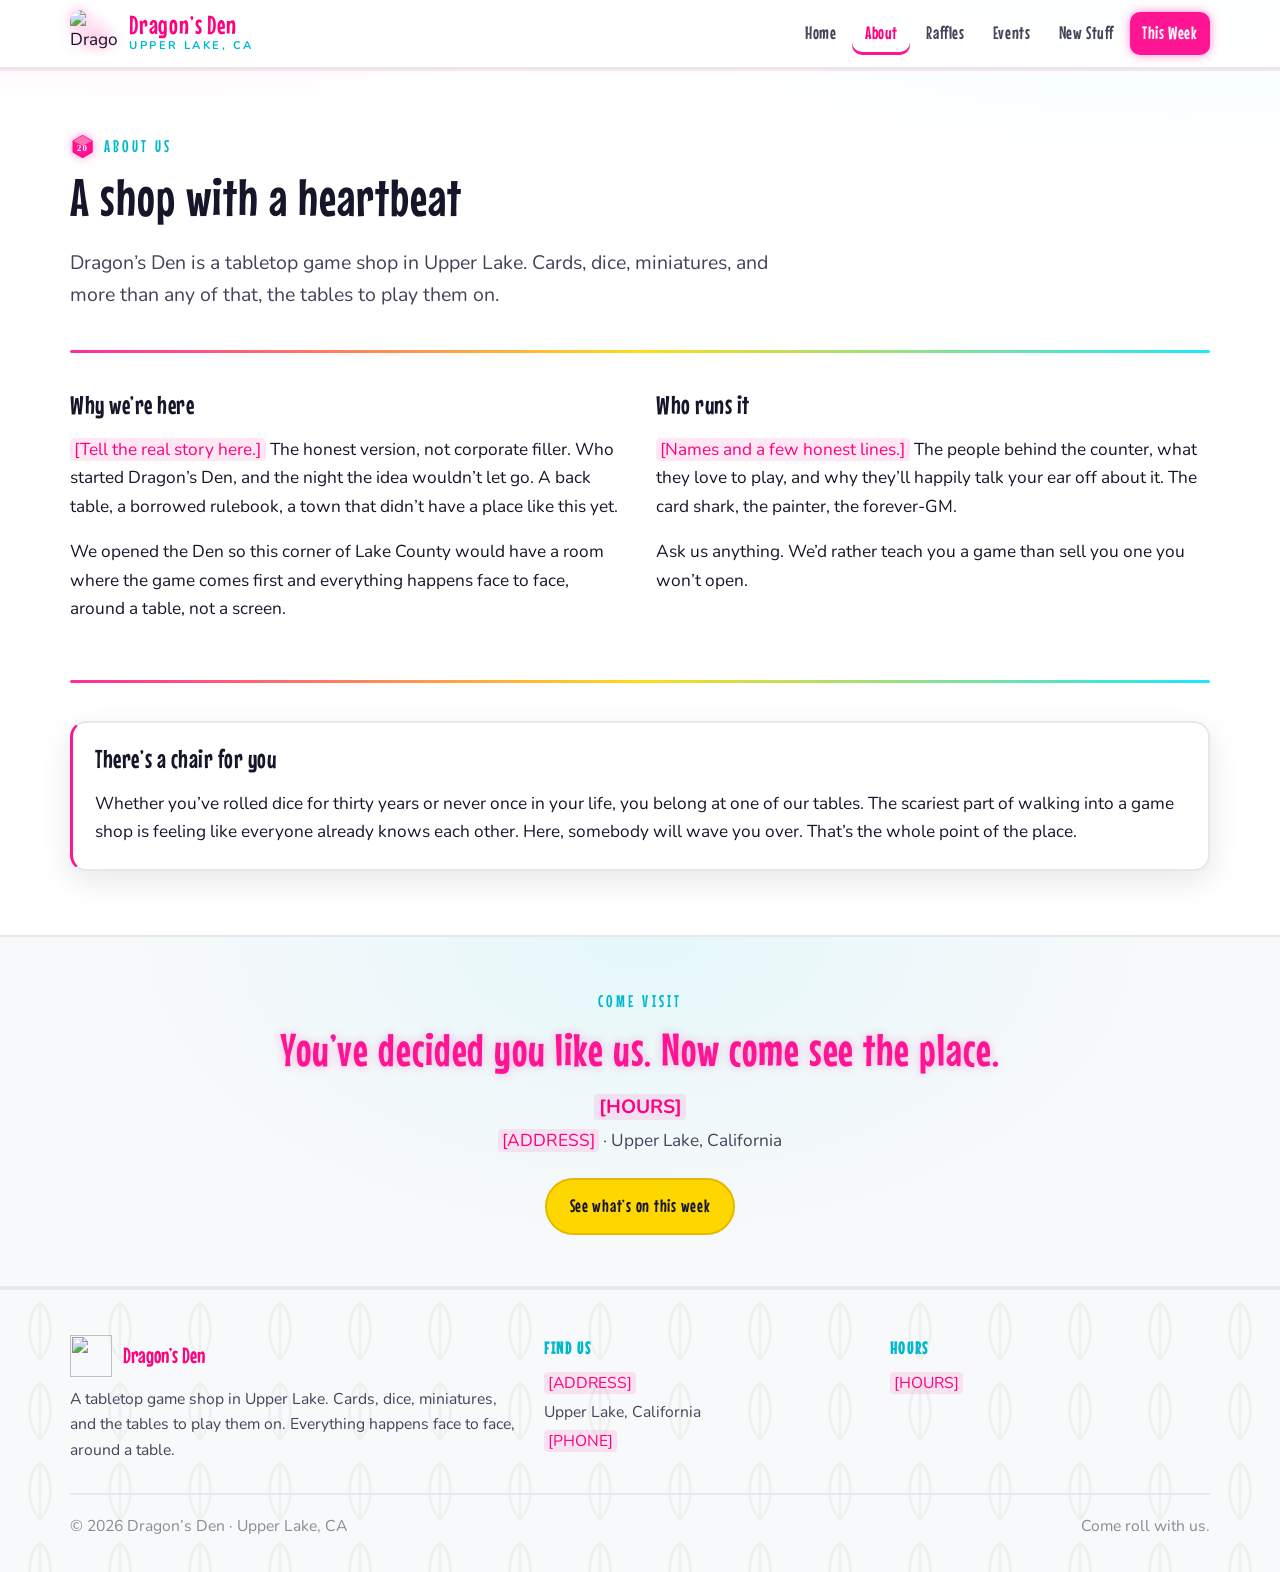
==== about.html @ 06f6ac54 "Re-theme site to Vibrant Otaku Pop-Art Co-Authored-By: Claude Opus 4.8 <noreply@anthropic.com>" ====
<!DOCTYPE html>
<html lang="en">
<head>
  <meta charset="UTF-8" />
  <meta name="viewport" content="width=device-width, initial-scale=1.0" />
  <title>About | Dragon's Den, Upper Lake</title>
  <meta name="description" content="Who started Dragon's Den, why, and what it's for. Whether you've rolled dice for thirty years or never once, there's a chair at the table for you." />
  <link rel="icon" href="favicon.svg" type="image/svg+xml" />
  <link rel="preconnect" href="https://fonts.googleapis.com" />
  <link rel="preconnect" href="https://fonts.gstatic.com" crossorigin />
  <link href="https://fonts.googleapis.com/css2?family=Mouse+Memoirs&family=Nunito:ital,wght@0,400;0,600;0,700;0,800;1,400&display=swap" rel="stylesheet" />
  <link rel="stylesheet" href="css/style.css" />
</head>
<body class="page-about">
  <header class="site-header">
    <div class="container nav">
      <a class="brand" href="index.html" aria-label="Dragon's Den home">
        <img class="brand__logo" src="images/logo.png" alt="Dragon's Den logo" data-logo />
        <span>
          <span class="brand__name">Dragon&rsquo;s Den</span>
          <span class="brand__sub">Upper Lake, CA</span>
        </span>
      </a>
      <button class="nav__toggle" aria-label="Toggle menu" aria-expanded="false" aria-controls="nav-links">
        <svg viewBox="0 0 24 24" fill="none" stroke="currentColor" stroke-width="2" stroke-linecap="round"><path d="M4 7h16M4 12h16M4 17h16"/></svg>
      </button>
      <ul class="nav__links" id="nav-links">
        <li><a href="index.html">Home</a></li>
        <li><a href="about.html" class="is-active">About</a></li>
        <li><a href="raffles.html">Raffles</a></li>
        <li><a href="events.html">Events</a></li>
        <li><a href="new.html">New Stuff</a></li>
        <li class="nav__cta"><a href="events.html">This Week</a></li>
      </ul>
    </div>
  </header>

  <main>
    <section class="section">
      <div class="container">
        <p class="eyebrow">
          <svg class="d20" viewBox="0 0 64 64" aria-hidden="true"><polygon points="32,4 56,18 56,46 32,60 8,46 8,18" fill="#FF1493" stroke="#FF007F" stroke-width="3" stroke-linejoin="round"/><polygon points="32,4 56,18 32,30 8,18" fill="#ff6fb5"/><text x="32" y="42" text-anchor="middle" font-family="Georgia,serif" font-weight="700" font-size="22" fill="#ffffff">20</text></svg>
          About Us
        </p>
        <h1 class="section-title">A shop with a heartbeat</h1>
        <p class="lede">Dragon&rsquo;s Den is a tabletop game shop in Upper Lake. Cards, dice, miniatures, and more than any of that, the tables to play them on.</p>

        <hr class="rule" />

        <div class="grid grid--2" style="gap:2rem;align-items:start">
          <div>
            <h2>Why we&rsquo;re here</h2>
            <p><span class="tk">[Tell the real story here.]</span> The honest version, not corporate filler. Who started Dragon&rsquo;s Den, and the night the idea wouldn&rsquo;t let go. A back table, a borrowed rulebook, a town that didn&rsquo;t have a place like this yet.</p>
            <p>We opened the Den so this corner of Lake County would have a room where the game comes first and everything happens face to face, around a table, not a screen.</p>
          </div>
          <div>
            <h2>Who runs it</h2>
            <p><span class="tk">[Names and a few honest lines.]</span> The people behind the counter, what they love to play, and why they&rsquo;ll happily talk your ear off about it. The card shark, the painter, the forever-GM.</p>
            <p>Ask us anything. We&rsquo;d rather teach you a game than sell you one you won&rsquo;t open.</p>
          </div>
        </div>

        <hr class="rule" />

        <div class="card" style="border-left:3px solid var(--ruby)">
          <h2 style="margin-top:0">There&rsquo;s a chair for you</h2>
          <p style="margin-bottom:0">Whether you&rsquo;ve rolled dice for thirty years or never once in your life, you belong at one of our tables. The scariest part of walking into a game shop is feeling like everyone already knows each other. Here, somebody will wave you over. That&rsquo;s the whole point of the place.</p>
        </div>
      </div>
    </section>

    <!-- ===== To the door ===== -->
    <section class="door-band">
      <div class="container">
        <p class="eyebrow">Come Visit</p>
        <h2>You&rsquo;ve decided you like us. Now come see the place.</h2>
        <p class="hours-line"><span class="tk">[HOURS]</span></p>
        <p class="addr-line"><span class="tk">[ADDRESS]</span> &middot; Upper Lake, California</p>
        <a class="btn" href="events.html">See what&rsquo;s on this week</a>
      </div>
    </section>
  </main>

  <footer class="site-footer">
    <div class="container">
      <div class="footer-grid">
        <div>
          <div class="footer-brand">
            <img src="images/logo.png" alt="" data-logo data-fallback-class="brand__logo" />
            <strong style="font-family:'Cinzel',serif;color:var(--ink)">Dragon&rsquo;s Den</strong>
          </div>
          <p>A tabletop game shop in Upper Lake. Cards, dice, miniatures, and the tables to play them on. Everything happens face to face, around a table.</p>
        </div>
        <div>
          <h4>Find Us</h4>
          <p><span class="tk">[ADDRESS]</span></p>
          <p>Upper Lake, California</p>
          <p><a href="tel:"><span class="tk">[PHONE]</span></a></p>
        </div>
        <div>
          <h4>Hours</h4>
          <p><span class="tk">[HOURS]</span></p>
        </div>
      </div>
      <div class="footer-bottom">
        <span>&copy; <span data-year>2026</span> Dragon&rsquo;s Den &middot; Upper Lake, CA</span>
        <span>Come roll with us.</span>
      </div>
    </div>
  </footer>

  <script src="js/main.js"></script>
</body>
</html>
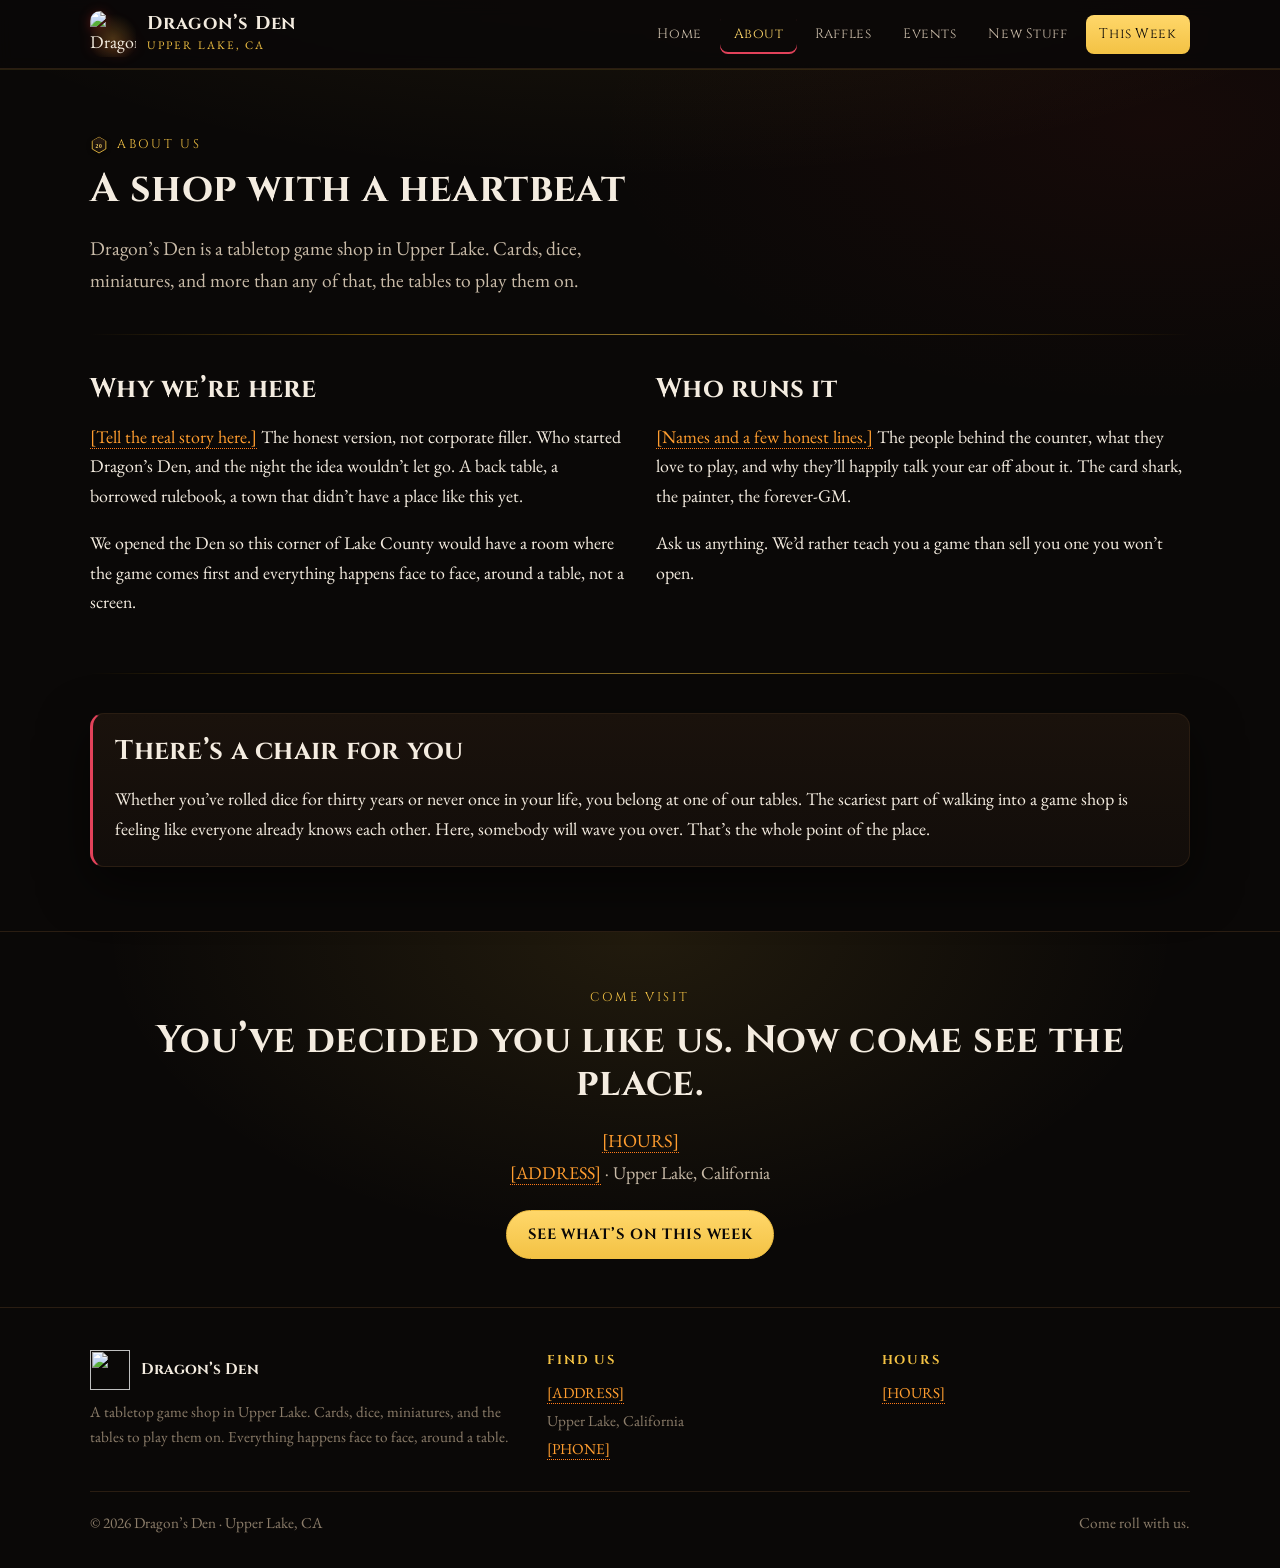
==== commit acb6df74: "Dragon's Den static website Co-Authored-By: Claude Opus 4.8 <noreply@anthropic.com>" ====
--- a/about.html
+++ b/about.html
@@ -8,7 +8,7 @@
   <link rel="icon" href="favicon.svg" type="image/svg+xml" />
   <link rel="preconnect" href="https://fonts.googleapis.com" />
   <link rel="preconnect" href="https://fonts.gstatic.com" crossorigin />
-  <link href="https://fonts.googleapis.com/css2?family=Mouse+Memoirs&family=Nunito:ital,wght@0,400;0,600;0,700;0,800;1,400&display=swap" rel="stylesheet" />
+  <link href="https://fonts.googleapis.com/css2?family=Cinzel:wght@500;600;700&family=EB+Garamond:ital,wght@0,400;0,500;0,600;1,400&display=swap" rel="stylesheet" />
   <link rel="stylesheet" href="css/style.css" />
 </head>
 <body class="page-about">
@@ -39,7 +39,7 @@
     <section class="section">
       <div class="container">
         <p class="eyebrow">
-          <svg class="d20" viewBox="0 0 64 64" aria-hidden="true"><polygon points="32,4 56,18 56,46 32,60 8,46 8,18" fill="#FF1493" stroke="#FF007F" stroke-width="3" stroke-linejoin="round"/><polygon points="32,4 56,18 32,30 8,18" fill="#ff6fb5"/><text x="32" y="42" text-anchor="middle" font-family="Georgia,serif" font-weight="700" font-size="22" fill="#ffffff">20</text></svg>
+          <svg class="d20" viewBox="0 0 64 64" aria-hidden="true"><polygon points="32,4 56,18 56,46 32,60 8,46 8,18" fill="#1a120c" stroke="#f3c244" stroke-width="3" stroke-linejoin="round"/><polygon points="32,4 56,18 32,30 8,18" fill="#241810"/><text x="32" y="42" text-anchor="middle" font-family="Georgia,serif" font-weight="700" font-size="20" fill="#ffd76a">20</text></svg>
           About Us
         </p>
         <h1 class="section-title">A shop with a heartbeat</h1>
--- a/css/style.css
+++ b/css/style.css
@@ -0,0 +1,589 @@
+/* =========================================================
+   Dragon's Den, themed off the logo:
+   red dragon, gold hoard, four gems, black field, a lick of fire.
+   ========================================================= */
+
+:root {
+  /* The black field the dragon sleeps on */
+  --bg:        #0a0807;
+  --bg-2:      #120d0a;
+  --bg-raise:  #1a120c;
+  --line:      #2a1d12;
+
+  /* Gold, the workhorse: headings, dividers, buttons, value */
+  --gold:        #f3c244;
+  --gold-bright: #ffd76a;
+  --gold-deep:   #b8860b;
+
+  /* The dragon's red, the warning / look-here color */
+  --red:        #d62b22;
+  --red-deep:   #8f1d17;
+
+  /* The one hot spark: fire. Live stuff only. */
+  --fire:       #ff7a18;
+  --fire-glow:  #ff9d2f;
+
+  /* The four gems from the hoard */
+  --ruby:     #e2425a;
+  --emerald:  #2ecc71;
+  --sapphire: #3b82f6;
+  --diamond:  #bfe9ff;
+
+  /* Text */
+  --ink:      #f4ece0;
+  --ink-soft: #c9bba8;
+  --ink-mute: #8c7d6a;
+
+  /* Per-page accent gem. Overridden per page below. */
+  --accent:      var(--gold);
+  --accent-soft: rgba(243, 194, 68, 0.16);
+
+  --maxw: 1100px;
+  --radius: 14px;
+  --shadow: 0 18px 50px rgba(0, 0, 0, 0.55);
+}
+
+/* Each page claims a gem from the hoard */
+body.page-about   { --accent: var(--ruby);     --accent-soft: rgba(226, 66, 90, 0.16); }
+body.page-events  { --accent: var(--emerald);  --accent-soft: rgba(46, 204, 113, 0.15); }
+body.page-raffles { --accent: var(--gold);     --accent-soft: rgba(243, 194, 68, 0.16); }
+body.page-new     { --accent: var(--sapphire); --accent-soft: rgba(59, 130, 246, 0.16); }
+
+* { box-sizing: border-box; }
+
+html { scroll-behavior: smooth; }
+
+body {
+  margin: 0;
+  background: var(--bg);
+  color: var(--ink);
+  font-family: "EB Garamond", Georgia, "Times New Roman", serif;
+  font-size: 1.12rem;
+  line-height: 1.65;
+  -webkit-font-smoothing: antialiased;
+  /* faint scattered-gold glow at the top, like coins catching light */
+  background-image:
+    radial-gradient(1200px 480px at 50% -10%, rgba(243, 194, 68, 0.10), transparent 70%),
+    radial-gradient(800px 400px at 90% 8%, rgba(214, 43, 34, 0.06), transparent 70%);
+  background-repeat: no-repeat;
+}
+
+h1, h2, h3, .display {
+  font-family: "Cinzel", "Trajan Pro", Georgia, serif;
+  font-weight: 700;
+  line-height: 1.12;
+  letter-spacing: 0.01em;
+  color: var(--ink);
+  margin: 0 0 0.5em;
+}
+
+a { color: var(--gold-bright); text-decoration: none; }
+a:hover { color: var(--gold); }
+
+img { max-width: 100%; display: block; }
+
+.container { width: min(100% - 2.4rem, var(--maxw)); margin-inline: auto; }
+
+.muted { color: var(--ink-mute); }
+.soft  { color: var(--ink-soft); }
+.center { text-align: center; }
+
+/* ---------- Buttons ---------- */
+.btn {
+  --b: var(--gold);
+  display: inline-flex;
+  align-items: center;
+  gap: 0.5rem;
+  padding: 0.72rem 1.3rem;
+  border-radius: 999px;
+  font-family: "Cinzel", Georgia, serif;
+  font-weight: 700;
+  font-size: 0.92rem;
+  letter-spacing: 0.04em;
+  text-transform: uppercase;
+  border: 1px solid var(--b);
+  color: var(--bg);
+  background: linear-gradient(180deg, var(--gold-bright), var(--gold));
+  cursor: pointer;
+  transition: transform 0.15s ease, box-shadow 0.2s ease, filter 0.2s ease;
+}
+.btn:hover {
+  color: var(--bg);
+  transform: translateY(-2px);
+  /* the lick of fire under the button */
+  box-shadow: 0 0 0 1px var(--gold), 0 10px 26px rgba(255, 122, 24, 0.45);
+  filter: brightness(1.05);
+}
+.btn--ghost {
+  background: transparent;
+  color: var(--gold);
+}
+.btn--ghost:hover {
+  color: var(--gold-bright);
+  background: var(--accent-soft);
+  box-shadow: 0 0 0 1px var(--accent), 0 10px 26px rgba(0, 0, 0, 0.4);
+}
+
+/* ---------- Header / nav ---------- */
+.site-header {
+  position: sticky;
+  top: 0;
+  z-index: 50;
+  background: rgba(10, 8, 7, 0.86);
+  backdrop-filter: blur(8px);
+  border-bottom: 1px solid var(--line);
+  box-shadow: 0 1px 0 rgba(243, 194, 68, 0.12);
+}
+.nav {
+  display: flex;
+  align-items: center;
+  justify-content: space-between;
+  gap: 1rem;
+  padding: 0.7rem 0;
+}
+.brand { display: flex; align-items: center; gap: 0.7rem; color: var(--ink); }
+.brand:hover { color: var(--ink); }
+/* the dragon, small in the corner, following you like a shop cat */
+.brand__logo {
+  width: 46px;
+  height: 46px;
+  object-fit: contain;
+  filter: drop-shadow(0 2px 6px rgba(214, 43, 34, 0.4));
+  background:
+    radial-gradient(circle at 50% 60%, rgba(243, 194, 68, 0.22), transparent 70%);
+  border-radius: 10px;
+  flex: none;
+}
+.brand__name {
+  display: block;
+  font-family: "Cinzel", Georgia, serif;
+  font-weight: 700;
+  font-size: 1.16rem;
+  letter-spacing: 0.04em;
+  line-height: 1.1;
+}
+.brand__sub {
+  display: block;
+  font-size: 0.72rem;
+  letter-spacing: 0.18em;
+  text-transform: uppercase;
+  color: var(--gold);
+}
+
+.nav__links {
+  list-style: none;
+  display: flex;
+  align-items: center;
+  gap: 0.3rem;
+  margin: 0;
+  padding: 0;
+}
+.nav__links a {
+  display: block;
+  padding: 0.5rem 0.85rem;
+  border-radius: 8px;
+  color: var(--ink-soft);
+  font-family: "Cinzel", Georgia, serif;
+  font-size: 0.86rem;
+  letter-spacing: 0.04em;
+  transition: color 0.15s, background 0.15s;
+}
+.nav__links a:hover { color: var(--gold-bright); background: rgba(243, 194, 68, 0.08); }
+.nav__links a.is-active { color: var(--gold-bright); box-shadow: inset 0 -2px 0 var(--accent); }
+.nav__cta a { color: var(--bg) !important; background: linear-gradient(180deg, var(--gold-bright), var(--gold)); }
+.nav__cta a:hover { box-shadow: 0 8px 20px rgba(255, 122, 24, 0.4); }
+
+.nav__toggle {
+  display: none;
+  background: transparent;
+  border: 1px solid var(--line);
+  border-radius: 8px;
+  color: var(--gold);
+  width: 42px; height: 42px;
+  cursor: pointer;
+}
+.nav__toggle svg { width: 22px; height: 22px; margin: auto; }
+
+/* ---------- Section scaffolding ---------- */
+.section { padding: 4rem 0; }
+.section--tight { padding: 2.6rem 0; }
+
+.eyebrow {
+  display: inline-flex;
+  align-items: center;
+  gap: 0.55rem;
+  font-family: "Cinzel", Georgia, serif;
+  font-size: 0.78rem;
+  letter-spacing: 0.22em;
+  text-transform: uppercase;
+  color: var(--gold);
+  margin: 0 0 0.7rem;
+}
+/* the d20 "20" beside section titles */
+.d20 {
+  width: 1.45em; height: 1.45em;
+  flex: none;
+  filter: drop-shadow(0 1px 2px rgba(0,0,0,0.6));
+}
+
+.section-title { font-size: clamp(1.7rem, 3.4vw, 2.5rem); }
+
+.lede { font-size: 1.22rem; color: var(--ink-soft); max-width: 60ch; }
+
+.rule {
+  height: 1px;
+  border: 0;
+  background: linear-gradient(90deg, transparent, var(--gold-deep), var(--gold), var(--gold-deep), transparent);
+  opacity: 0.55;
+  margin: 2.4rem 0;
+}
+
+/* ---------- Tags / pills ---------- */
+.tag {
+  display: inline-flex;
+  align-items: center;
+  gap: 0.4rem;
+  padding: 0.22rem 0.7rem;
+  border-radius: 999px;
+  font-family: "Cinzel", Georgia, serif;
+  font-size: 0.7rem;
+  letter-spacing: 0.1em;
+  text-transform: uppercase;
+  border: 1px solid var(--accent);
+  color: var(--accent);
+  background: var(--accent-soft);
+}
+.tag--beginner { --accent: var(--emerald); border-color: var(--emerald); color: var(--emerald); background: rgba(46,204,113,0.14); }
+/* the live moment: dragon red, with a fire pulse */
+.tag--live {
+  border-color: var(--red);
+  color: #fff;
+  background: linear-gradient(180deg, var(--red), var(--red-deep));
+  animation: emberPulse 2.4s ease-in-out infinite;
+}
+@keyframes emberPulse {
+  0%, 100% { box-shadow: 0 0 0 0 rgba(255, 122, 24, 0.0); }
+  50%      { box-shadow: 0 0 14px 1px rgba(255, 122, 24, 0.65); }
+}
+@media (prefers-reduced-motion: reduce) {
+  .tag--live { animation: none; }
+}
+
+/* ---------- Cards ---------- */
+.card {
+  background: linear-gradient(180deg, var(--bg-raise), var(--bg-2));
+  border: 1px solid var(--line);
+  border-radius: var(--radius);
+  padding: 1.4rem;
+  box-shadow: var(--shadow);
+  transition: transform 0.18s ease, border-color 0.2s ease, box-shadow 0.2s ease;
+}
+.card:hover {
+  transform: translateY(-3px);
+  border-color: var(--accent);
+  box-shadow: 0 22px 60px rgba(0,0,0,0.6), 0 0 0 1px var(--accent-soft);
+}
+.card h3 { margin-bottom: 0.35rem; }
+.card__meta { font-size: 0.92rem; color: var(--gold); letter-spacing: 0.02em; }
+
+.grid { display: grid; gap: 1.2rem; }
+.grid--2 { grid-template-columns: repeat(2, 1fr); }
+.grid--3 { grid-template-columns: repeat(3, 1fr); }
+.grid--4 { grid-template-columns: repeat(4, 1fr); }
+
+/* image slot with graceful fallback when a real photo isn't in yet */
+.shot {
+  aspect-ratio: 4 / 3;
+  border-radius: 10px;
+  border: 1px solid var(--line);
+  background:
+    repeating-linear-gradient(135deg, rgba(243,194,68,0.05) 0 12px, transparent 12px 24px),
+    linear-gradient(180deg, #1d150d, #120c08);
+  display: grid;
+  place-items: center;
+  color: var(--ink-mute);
+  font-family: "Cinzel", Georgia, serif;
+  font-size: 0.78rem;
+  letter-spacing: 0.12em;
+  text-transform: uppercase;
+  overflow: hidden;
+  margin-bottom: 0.9rem;
+}
+.shot img { width: 100%; height: 100%; object-fit: cover; }
+
+/* ---------- Hero (front page) ---------- */
+.hero { padding: 3.4rem 0 2.4rem; }
+.hero__inner {
+  display: grid;
+  grid-template-columns: 1.05fr 1fr;
+  align-items: center;
+  gap: 2.5rem;
+}
+.hero__art {
+  position: relative;
+  display: grid;
+  place-items: center;
+  min-height: 340px;
+}
+/* warm glow of the hoard behind the dragon */
+.hero__art::before {
+  content: "";
+  position: absolute;
+  inset: 0;
+  background:
+    radial-gradient(60% 55% at 50% 60%, rgba(243, 194, 68, 0.28), transparent 70%),
+    radial-gradient(40% 40% at 55% 45%, rgba(214, 43, 34, 0.18), transparent 70%);
+  filter: blur(6px);
+}
+.hero__logo {
+  position: relative;
+  width: min(100%, 520px);
+  filter: drop-shadow(0 16px 40px rgba(0,0,0,0.7));
+}
+/* fallback box if the logo file isn't dropped in yet */
+.hero__logo--placeholder {
+  aspect-ratio: 1 / 0.9;
+  border: 1px dashed var(--gold-deep);
+  border-radius: 18px;
+  display: grid;
+  place-items: center;
+  text-align: center;
+  padding: 2rem;
+  color: var(--ink-mute);
+  background: radial-gradient(circle at 50% 55%, rgba(243,194,68,0.10), transparent 70%);
+}
+.hero h1 {
+  font-size: clamp(2.6rem, 6vw, 4.4rem);
+  background: linear-gradient(180deg, var(--gold-bright), var(--gold-deep));
+  -webkit-background-clip: text;
+  background-clip: text;
+  color: transparent;
+  text-shadow: 0 2px 30px rgba(243, 194, 68, 0.12);
+}
+.hero__tagline {
+  font-size: 1.3rem;
+  color: var(--ink-soft);
+  max-width: 46ch;
+  margin: 0 0 1.2rem;
+}
+.hero__facts {
+  display: flex;
+  flex-wrap: wrap;
+  gap: 0.6rem 1.4rem;
+  margin: 0 0 1.6rem;
+  padding: 0;
+  list-style: none;
+  font-size: 1.02rem;
+}
+.hero__facts li { display: flex; align-items: center; gap: 0.5rem; }
+.hero__facts svg { width: 18px; height: 18px; color: var(--gold); flex: none; }
+.hero__cta { display: flex; flex-wrap: wrap; gap: 0.8rem; }
+
+/* ---------- This Week glance ---------- */
+.glance { display: grid; grid-template-columns: repeat(3, 1fr); gap: 1rem; }
+.glance__item {
+  border: 1px solid var(--line);
+  border-left: 3px solid var(--accent);
+  border-radius: 10px;
+  padding: 1rem 1.1rem;
+  background: linear-gradient(180deg, var(--bg-raise), var(--bg-2));
+}
+.glance__day { font-family: "Cinzel", Georgia, serif; color: var(--gold); font-size: 0.8rem; letter-spacing: 0.12em; text-transform: uppercase; }
+.glance__item h3 { font-size: 1.12rem; margin: 0.2rem 0 0.2rem; }
+.glance__item p { margin: 0; font-size: 0.98rem; color: var(--ink-soft); }
+
+/* ---------- The four doors ---------- */
+.doors { display: grid; grid-template-columns: repeat(4, 1fr); gap: 1.1rem; }
+.door {
+  --g: var(--gold);
+  position: relative;
+  display: block;
+  border: 1px solid var(--line);
+  border-radius: var(--radius);
+  padding: 1.5rem 1.3rem 1.6rem;
+  background: linear-gradient(180deg, var(--bg-raise), var(--bg-2));
+  color: var(--ink);
+  overflow: hidden;
+  transition: transform 0.18s ease, border-color 0.2s ease, box-shadow 0.2s ease;
+}
+.door::before {
+  content: "";
+  position: absolute;
+  inset: 0 0 auto 0;
+  height: 4px;
+  background: var(--g);
+  box-shadow: 0 0 18px var(--g);
+  opacity: 0.85;
+}
+.door:hover {
+  color: var(--ink);
+  transform: translateY(-4px);
+  border-color: var(--g);
+  box-shadow: 0 18px 50px rgba(0,0,0,0.6), 0 0 22px -6px var(--g);
+}
+.door__gem { font-size: 1.6rem; line-height: 1; margin-bottom: 0.6rem; display: block; }
+.door h3 { font-size: 1.22rem; margin: 0 0 0.3rem; }
+.door p { margin: 0; color: var(--ink-soft); font-size: 0.98rem; }
+.door .door__go { display: inline-block; margin-top: 0.9rem; color: var(--g); font-family: "Cinzel", Georgia, serif; font-size: 0.82rem; letter-spacing: 0.08em; text-transform: uppercase; }
+.door--ruby     { --g: var(--ruby); }
+.door--emerald  { --g: var(--emerald); }
+.door--gold     { --g: var(--gold); }
+.door--sapphire { --g: var(--sapphire); }
+
+/* ---------- Feature / prize block (raffles) ---------- */
+.feature {
+  display: grid;
+  grid-template-columns: 1fr 1fr;
+  gap: 2rem;
+  align-items: center;
+  border: 1px solid var(--line);
+  border-radius: 18px;
+  padding: 1.6rem;
+  background:
+    radial-gradient(120% 100% at 0% 0%, rgba(243,194,68,0.10), transparent 60%),
+    linear-gradient(180deg, var(--bg-raise), var(--bg-2));
+  box-shadow: var(--shadow);
+}
+.feature .shot { aspect-ratio: 1 / 1; margin: 0; }
+.feature h2 { font-size: clamp(1.6rem, 3vw, 2.2rem); }
+.prize-how {
+  list-style: none;
+  margin: 1rem 0 1.4rem;
+  padding: 0;
+  display: grid;
+  gap: 0.7rem;
+}
+.prize-how li { display: flex; gap: 0.7rem; align-items: flex-start; }
+.prize-how .num {
+  flex: none;
+  width: 1.7rem; height: 1.7rem;
+  display: grid; place-items: center;
+  border-radius: 50%;
+  background: linear-gradient(180deg, var(--gold-bright), var(--gold));
+  color: var(--bg);
+  font-family: "Cinzel", Georgia, serif;
+  font-weight: 700;
+  font-size: 0.9rem;
+}
+
+/* a faint pile of coins under treasure sections */
+.hoard {
+  position: relative;
+}
+.hoard::after {
+  content: "";
+  position: absolute;
+  left: 0; right: 0; bottom: -1px;
+  height: 70px;
+  background:
+    radial-gradient(8px 5px at 10% 60%, var(--gold-deep) 60%, transparent 62%),
+    radial-gradient(8px 5px at 22% 80%, var(--gold) 60%, transparent 62%),
+    radial-gradient(8px 5px at 35% 55%, var(--gold-deep) 60%, transparent 62%),
+    radial-gradient(8px 5px at 48% 78%, var(--gold) 60%, transparent 62%),
+    radial-gradient(8px 5px at 61% 58%, var(--gold-deep) 60%, transparent 62%),
+    radial-gradient(8px 5px at 74% 80%, var(--gold) 60%, transparent 62%),
+    radial-gradient(8px 5px at 88% 60%, var(--gold-deep) 60%, transparent 62%);
+  opacity: 0.18;
+  pointer-events: none;
+}
+
+/* ---------- Winners wall ---------- */
+.winners { display: grid; grid-template-columns: repeat(2, 1fr); gap: 0.7rem; }
+.winner {
+  display: flex;
+  justify-content: space-between;
+  gap: 1rem;
+  padding: 0.7rem 1rem;
+  border: 1px solid var(--line);
+  border-radius: 10px;
+  background: var(--bg-2);
+}
+.winner b { color: var(--gold-bright); font-family: "Cinzel", Georgia, serif; font-weight: 700; }
+.winner span { color: var(--ink-soft); }
+
+/* ---------- Event list ---------- */
+.events { display: grid; gap: 0.9rem; }
+.event {
+  display: grid;
+  grid-template-columns: 130px 1fr;
+  gap: 1.2rem;
+  align-items: start;
+  border: 1px solid var(--line);
+  border-left: 3px solid var(--accent);
+  border-radius: 12px;
+  padding: 1.1rem 1.3rem;
+  background: linear-gradient(180deg, var(--bg-raise), var(--bg-2));
+}
+.event__when { font-family: "Cinzel", Georgia, serif; }
+.event__day { display: block; color: var(--gold-bright); font-size: 1.02rem; letter-spacing: 0.04em; }
+.event__time { display: block; color: var(--ink-soft); font-size: 0.9rem; }
+.event__body h3 { font-size: 1.18rem; margin: 0 0 0.25rem; display: flex; gap: 0.6rem; align-items: center; flex-wrap: wrap; }
+.event__body p { margin: 0; color: var(--ink-soft); }
+
+/* ---------- CTA / "to the door" footer band ---------- */
+.door-band {
+  text-align: center;
+  border-top: 1px solid var(--line);
+  border-bottom: 1px solid var(--line);
+  padding: 3rem 0;
+  background:
+    radial-gradient(60% 120% at 50% 0%, rgba(243,194,68,0.10), transparent 70%);
+}
+.door-band h2 { font-size: clamp(1.7rem, 3.2vw, 2.4rem); }
+.door-band .hours-line { color: var(--gold-bright); font-size: 1.15rem; margin: 0.4rem 0 0.2rem; }
+.door-band .addr-line { color: var(--ink-soft); margin: 0 0 1.4rem; }
+
+/* ---------- Footer ---------- */
+.site-footer {
+  padding: 2.6rem 0 2rem;
+  color: var(--ink-mute);
+  font-size: 0.95rem;
+}
+.footer-grid {
+  display: grid;
+  grid-template-columns: 1.4fr 1fr 1fr;
+  gap: 1.6rem;
+  align-items: start;
+  margin-bottom: 1.6rem;
+}
+.footer-grid h4 { font-family: "Cinzel", Georgia, serif; color: var(--gold); font-size: 0.8rem; letter-spacing: 0.14em; text-transform: uppercase; margin: 0 0 0.6rem; }
+.footer-grid a { color: var(--ink-soft); }
+.footer-grid a:hover { color: var(--gold-bright); }
+.footer-grid p { margin: 0.2rem 0; }
+.footer-brand { display: flex; align-items: center; gap: 0.7rem; margin-bottom: 0.6rem; }
+.footer-brand img { width: 40px; height: 40px; object-fit: contain; }
+.footer-bottom { border-top: 1px solid var(--line); padding-top: 1.2rem; display: flex; justify-content: space-between; flex-wrap: wrap; gap: 0.6rem; }
+
+/* placeholder token highlight so unfilled details are easy to spot */
+.tk { color: var(--fire-glow); border-bottom: 1px dotted var(--fire); }
+
+/* ---------- Responsive ---------- */
+@media (max-width: 900px) {
+  .hero__inner { grid-template-columns: 1fr; }
+  .hero__art { order: -1; min-height: 0; }
+  .grid--3, .grid--4, .doors, .glance { grid-template-columns: repeat(2, 1fr); }
+  .feature { grid-template-columns: 1fr; }
+  .footer-grid { grid-template-columns: 1fr 1fr; }
+}
+@media (max-width: 620px) {
+  body { font-size: 1.06rem; }
+  .nav__toggle { display: grid; place-items: center; }
+  .nav__links {
+    display: none;
+    position: absolute;
+    left: 0; right: 0;
+    top: 100%;
+    flex-direction: column;
+    align-items: stretch;
+    gap: 0;
+    background: var(--bg-2);
+    border-bottom: 1px solid var(--line);
+    padding: 0.6rem 1.2rem 1rem;
+  }
+  .nav__links.is-open { display: flex; }
+  .nav__links a { padding: 0.7rem 0.4rem; }
+  .nav__cta { margin-top: 0.4rem; }
+  .grid--3, .grid--4, .doors, .glance, .winners, .grid--2 { grid-template-columns: 1fr; }
+  .event { grid-template-columns: 1fr; gap: 0.4rem; }
+  .footer-grid { grid-template-columns: 1fr; }
+}
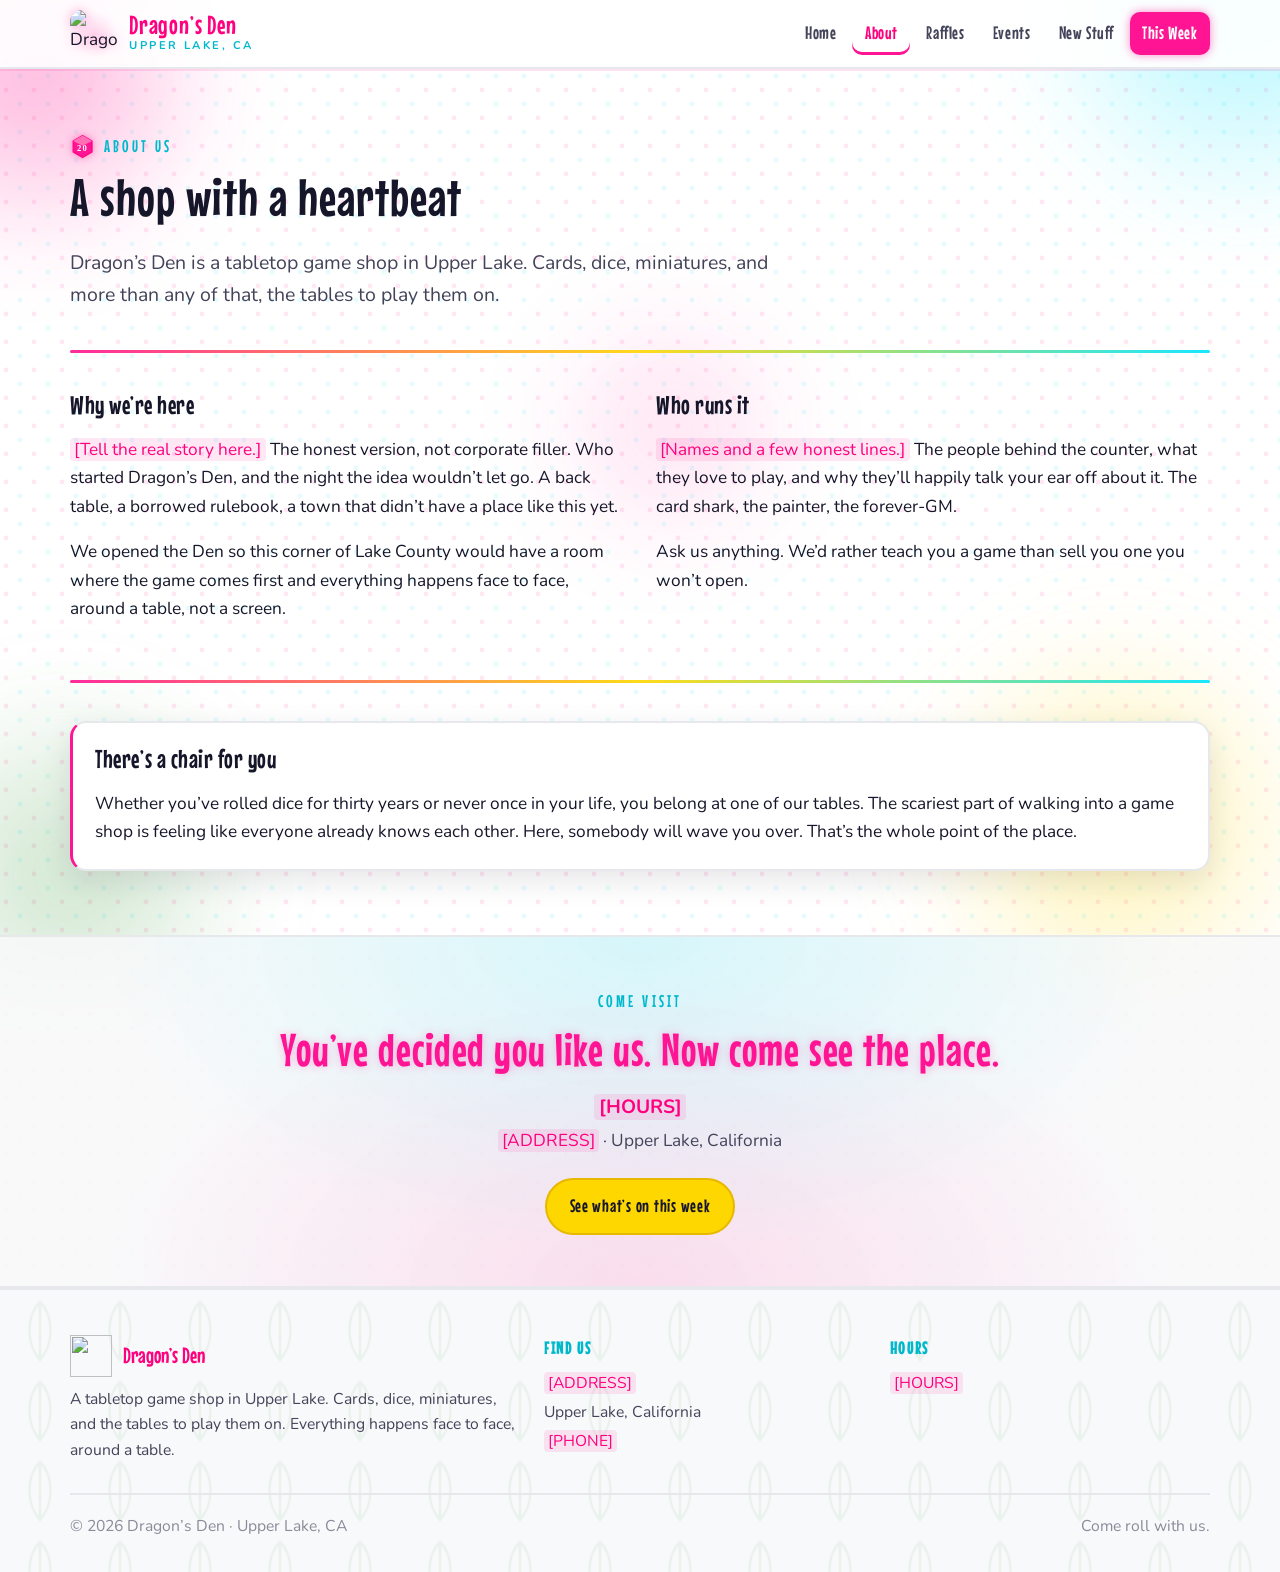
==== commit 2830ece9: "Add cache-busting version tags to css and js links Co-Authored-By: Claude Opus 4.8 <noreply@anthropi" ====
--- a/about.html
+++ b/about.html
@@ -8,8 +8,8 @@
   <link rel="icon" href="favicon.svg" type="image/svg+xml" />
   <link rel="preconnect" href="https://fonts.googleapis.com" />
   <link rel="preconnect" href="https://fonts.gstatic.com" crossorigin />
-  <link href="https://fonts.googleapis.com/css2?family=Cinzel:wght@500;600;700&family=EB+Garamond:ital,wght@0,400;0,500;0,600;1,400&display=swap" rel="stylesheet" />
-  <link rel="stylesheet" href="css/style.css" />
+  <link href="https://fonts.googleapis.com/css2?family=Mouse+Memoirs&family=Nunito:ital,wght@0,400;0,600;0,700;0,800;1,400&display=swap" rel="stylesheet" />
+  <link rel="stylesheet" href="css/style.css?v=popart2" />
 </head>
 <body class="page-about">
   <header class="site-header">
@@ -39,7 +39,7 @@
     <section class="section">
       <div class="container">
         <p class="eyebrow">
-          <svg class="d20" viewBox="0 0 64 64" aria-hidden="true"><polygon points="32,4 56,18 56,46 32,60 8,46 8,18" fill="#1a120c" stroke="#f3c244" stroke-width="3" stroke-linejoin="round"/><polygon points="32,4 56,18 32,30 8,18" fill="#241810"/><text x="32" y="42" text-anchor="middle" font-family="Georgia,serif" font-weight="700" font-size="20" fill="#ffd76a">20</text></svg>
+          <svg class="d20" viewBox="0 0 64 64" aria-hidden="true"><polygon points="32,4 56,18 56,46 32,60 8,46 8,18" fill="#FF1493" stroke="#FF007F" stroke-width="3" stroke-linejoin="round"/><polygon points="32,4 56,18 32,30 8,18" fill="#ff6fb5"/><text x="32" y="42" text-anchor="middle" font-family="Georgia,serif" font-weight="700" font-size="22" fill="#ffffff">20</text></svg>
           About Us
         </p>
         <h1 class="section-title">A shop with a heartbeat</h1>
@@ -109,6 +109,6 @@
     </div>
   </footer>
 
-  <script src="js/main.js"></script>
+  <script src="js/main.js?v=popart2"></script>
 </body>
 </html>
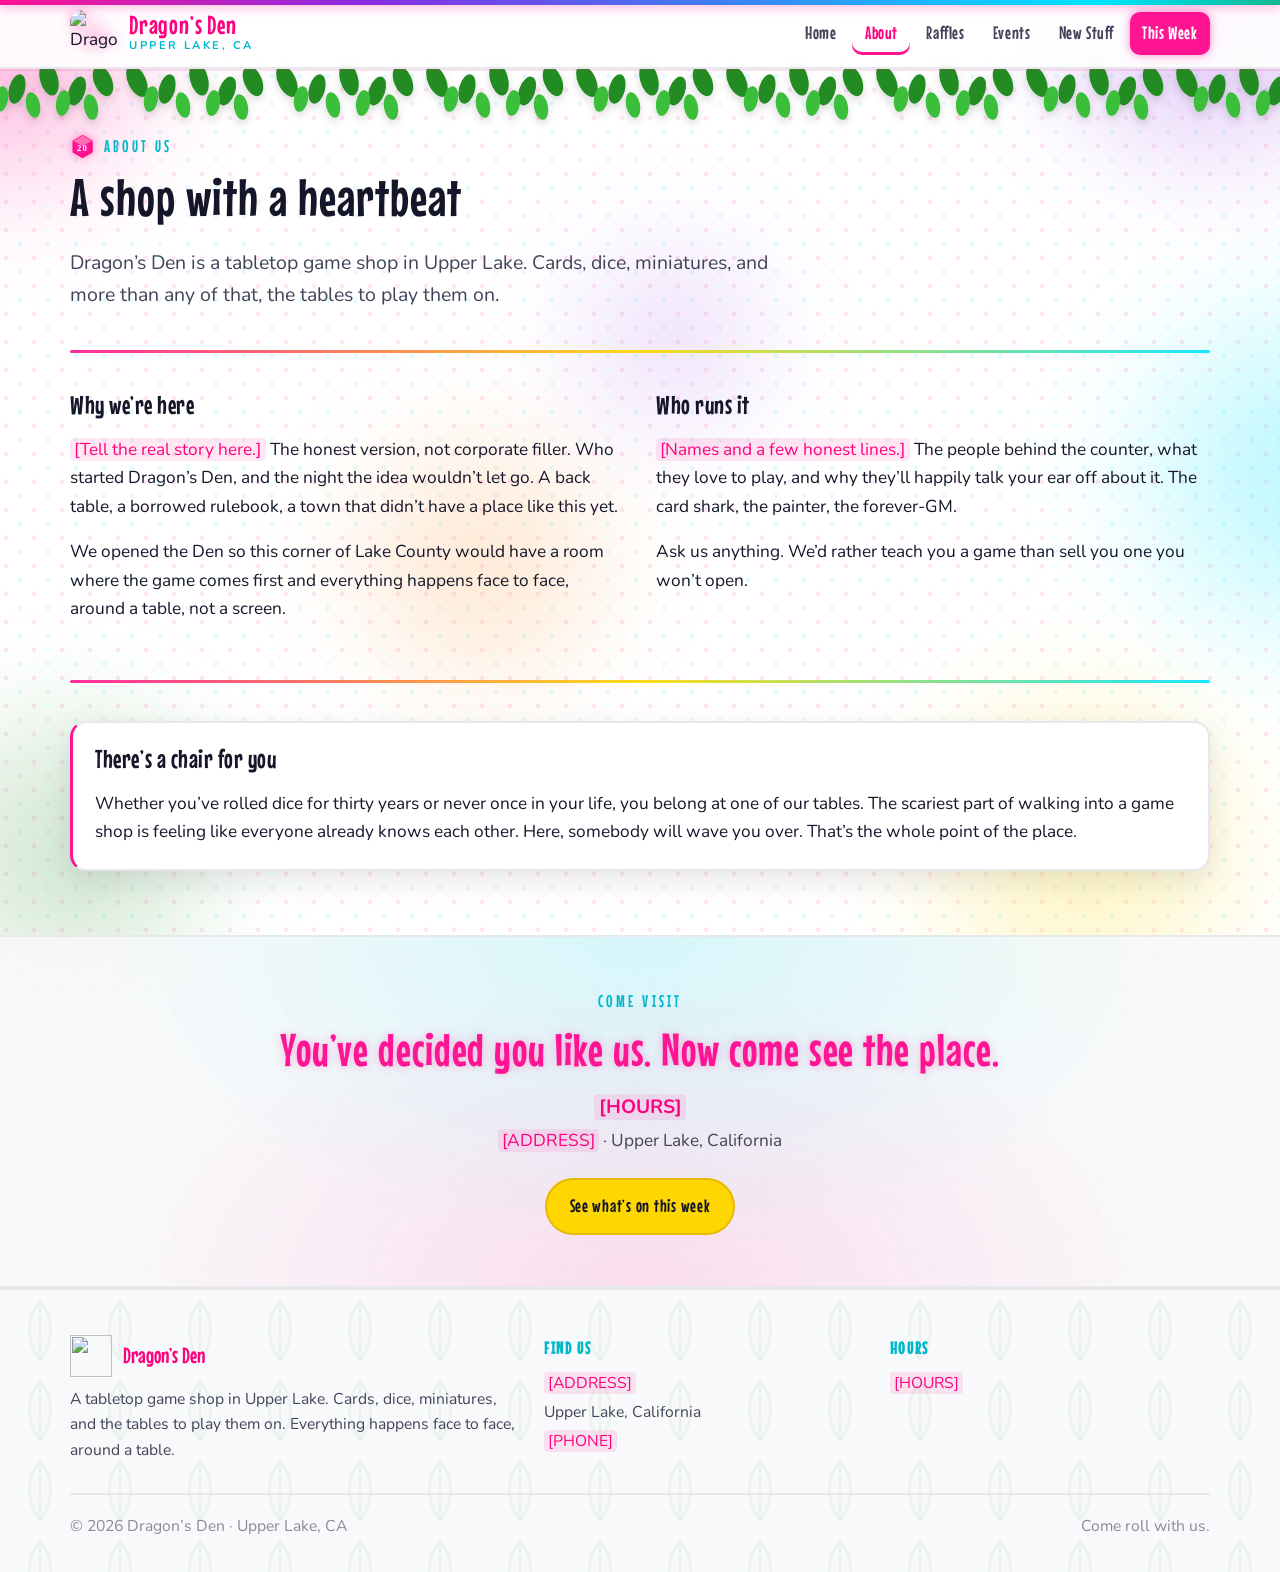
==== commit d689c253: "Match the store: rainbow LED strip, hanging ivy vines, purple and orange in the palette Co-Authored-" ====
--- a/about.html
+++ b/about.html
@@ -9,7 +9,7 @@
   <link rel="preconnect" href="https://fonts.googleapis.com" />
   <link rel="preconnect" href="https://fonts.gstatic.com" crossorigin />
   <link href="https://fonts.googleapis.com/css2?family=Mouse+Memoirs&family=Nunito:ital,wght@0,400;0,600;0,700;0,800;1,400&display=swap" rel="stylesheet" />
-  <link rel="stylesheet" href="css/style.css?v=popart2" />
+  <link rel="stylesheet" href="css/style.css?v=popart3" />
 </head>
 <body class="page-about">
   <header class="site-header">
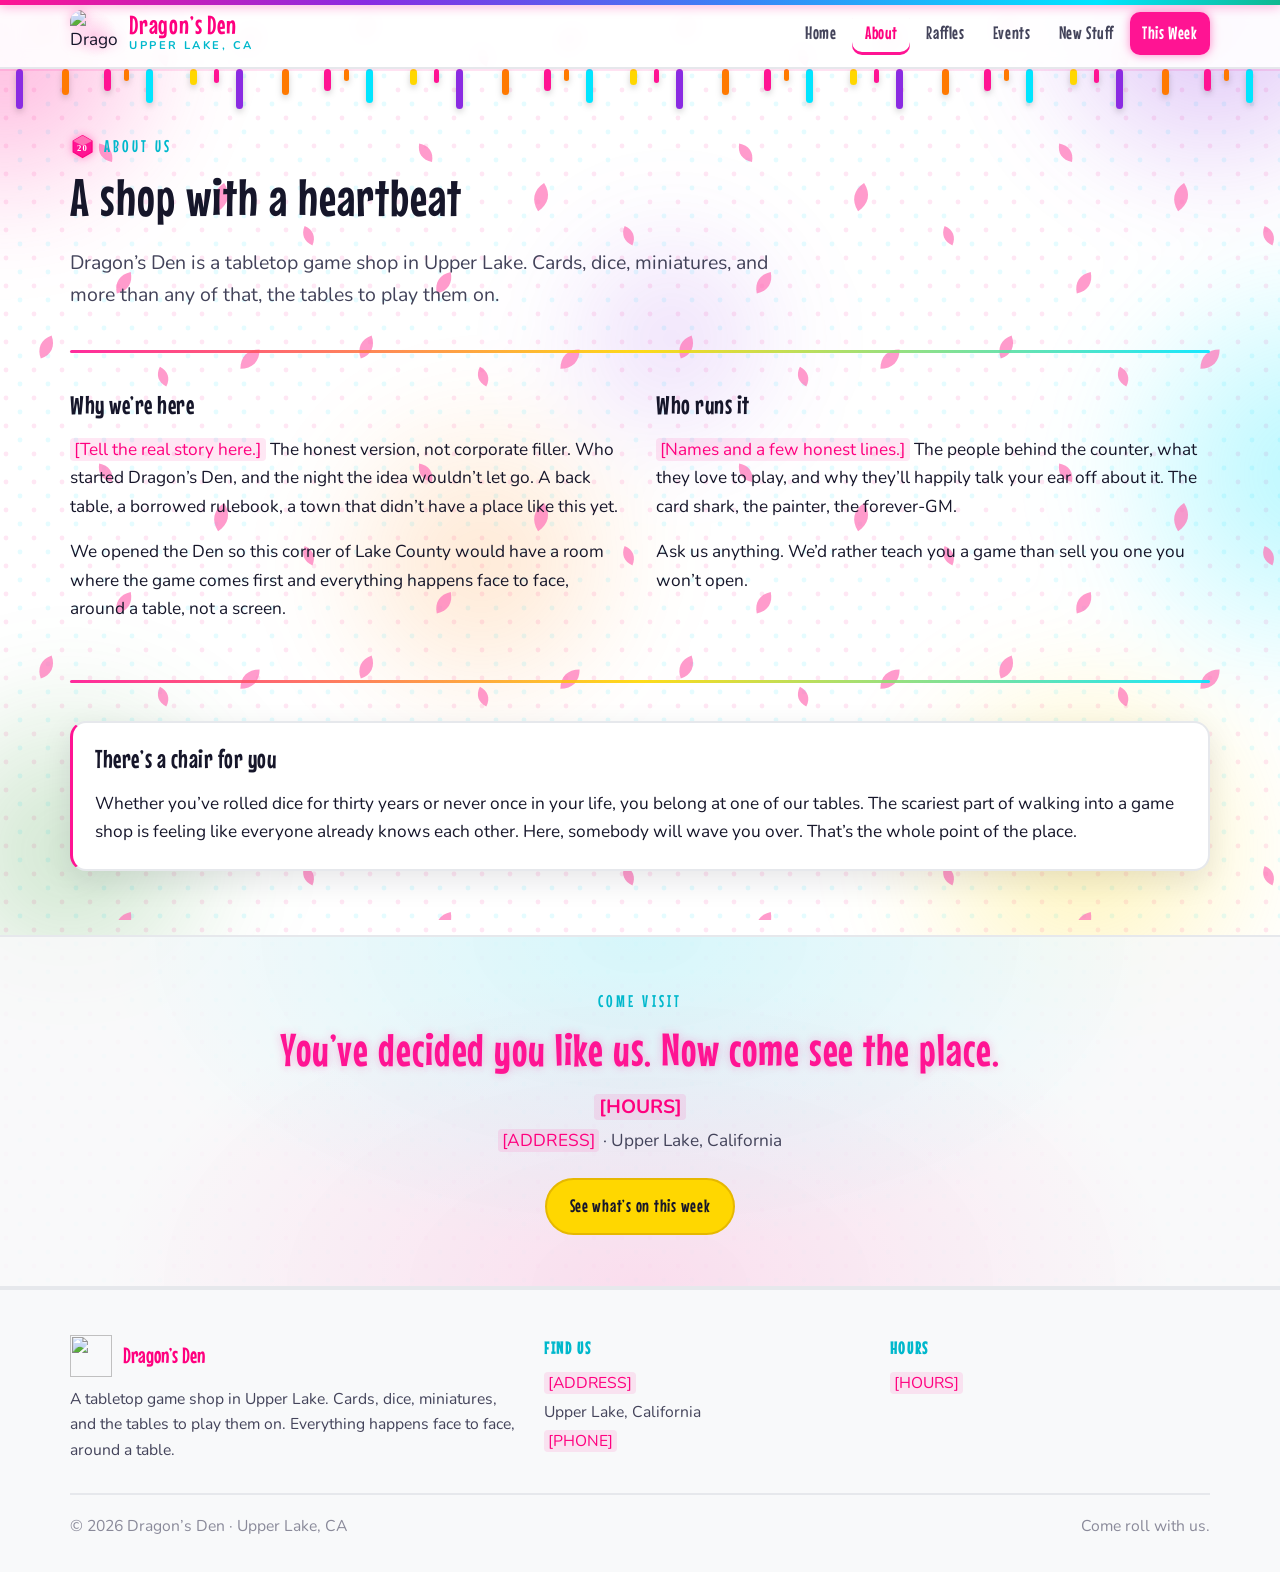
==== commit 0004f390: "Drop the leaf graphics for anime graffiti: paint drips and drifting sakura petals Co-Authored-By: Cl" ====
--- a/about.html
+++ b/about.html
@@ -9,7 +9,7 @@
   <link rel="preconnect" href="https://fonts.googleapis.com" />
   <link rel="preconnect" href="https://fonts.gstatic.com" crossorigin />
   <link href="https://fonts.googleapis.com/css2?family=Mouse+Memoirs&family=Nunito:ital,wght@0,400;0,600;0,700;0,800;1,400&display=swap" rel="stylesheet" />
-  <link rel="stylesheet" href="css/style.css?v=popart3" />
+  <link rel="stylesheet" href="css/style.css?v=popart4" />
 </head>
 <body class="page-about">
   <header class="site-header">
